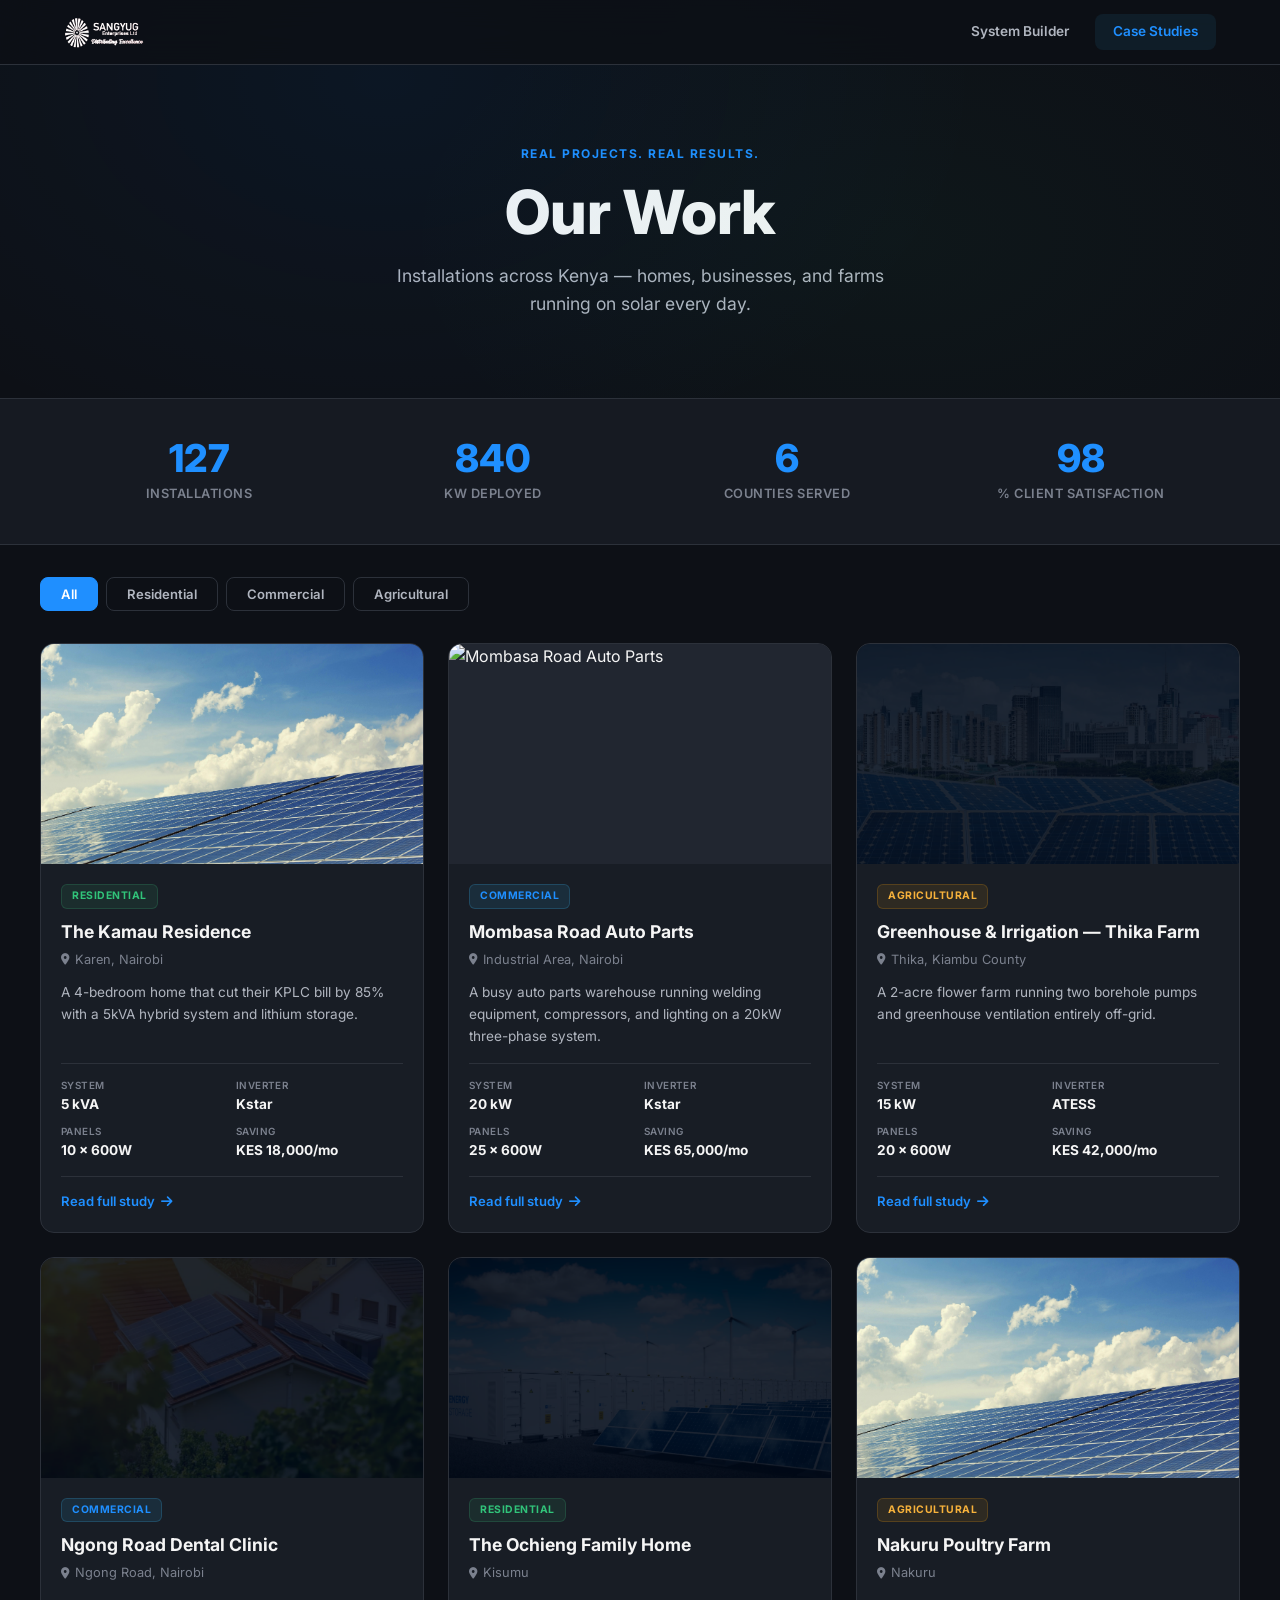
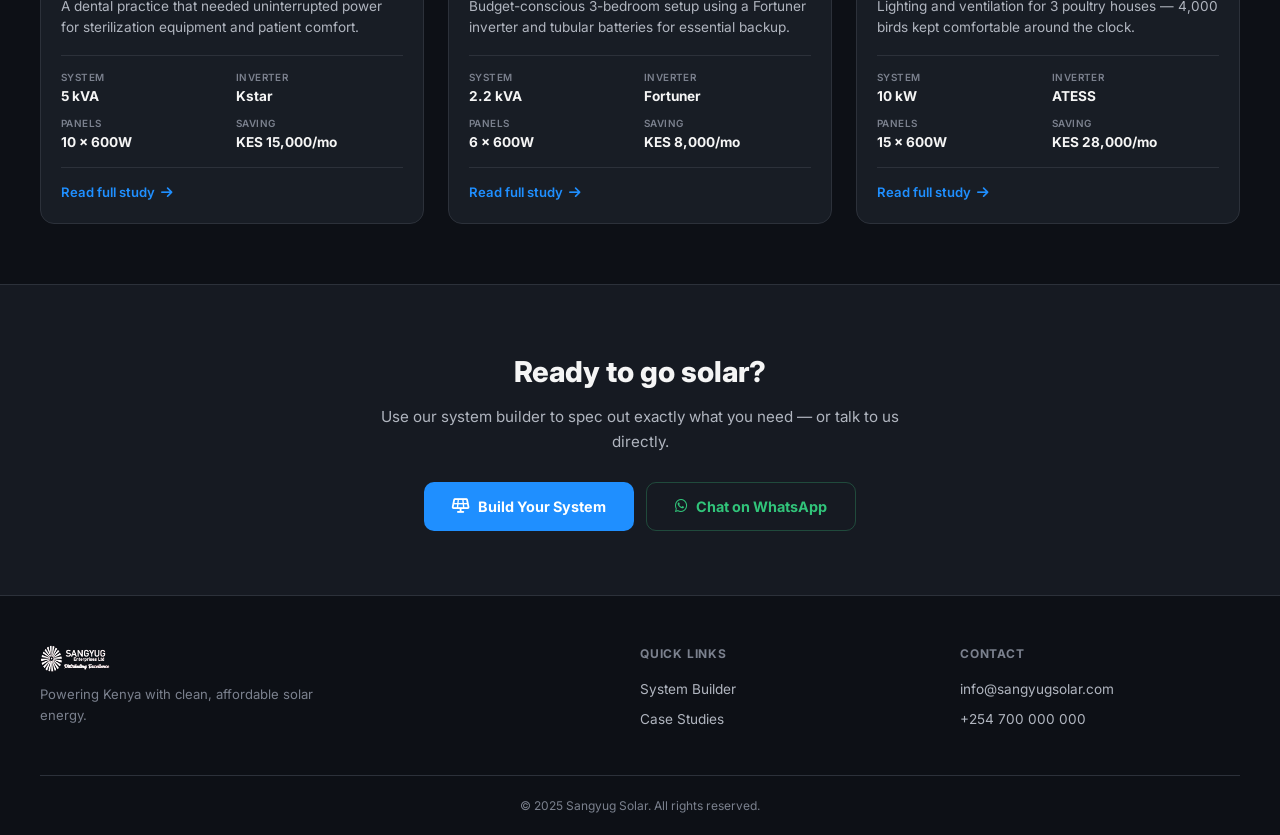
==== case-studies.html @ e166cff3 "newSiteUpdates" ====
<!DOCTYPE html>
<html lang="en">
<head>
    <meta charset="UTF-8">
    <meta name="viewport" content="width=device-width, initial-scale=1.0">
    <title>Case Studies | Sangyug Solar</title>
    <link rel="stylesheet" href="case-studies.css">
    <link rel="stylesheet" href="https://cdnjs.cloudflare.com/ajax/libs/font-awesome/6.5.1/css/all.min.css">
    <link href="https://fonts.googleapis.com/css2?family=Inter:wght@300;400;500;600;700;800&display=swap" rel="stylesheet">
    <link rel="icon" type="image/x-icon" href="images/favicon.ico">
</head>
<body>

    <!-- NAV -->
    <nav class="cs-nav">
        <div class="cs-nav-inner">
            <a href="index.html" class="cs-nav-brand">
                <img src="images/sangyuglogo.png" alt="Sangyug Solar" class="cs-nav-logo">
            </a>
            <div class="cs-nav-links">
                <a href="index.html" class="cs-nav-link">System Builder</a>
                <a href="case-studies.html" class="cs-nav-link active">Case Studies</a>
            </div>
        </div>
    </nav>

    <!-- HERO -->
    <header class="cs-hero">
        <div class="cs-hero-content">
            <span class="cs-hero-tag">Real Projects. Real Results.</span>
            <h1>Our Work</h1>
            <p>Installations across Kenya — homes, businesses, and farms running on solar every day.</p>
        </div>
    </header>

    <!-- STATS BAR -->
    <section class="cs-stats">
        <div class="cs-stats-inner">
            <div class="cs-stat">
                <span class="cs-stat-num" data-target="127">0</span>
                <span class="cs-stat-label">Installations</span>
            </div>
            <div class="cs-stat">
                <span class="cs-stat-num" data-target="840">0</span>
                <span class="cs-stat-label">kW Deployed</span>
            </div>
            <div class="cs-stat">
                <span class="cs-stat-num" data-target="6">0</span>
                <span class="cs-stat-label">Counties Served</span>
            </div>
            <div class="cs-stat">
                <span class="cs-stat-num" data-target="98">0</span>
                <span class="cs-stat-label">% Client Satisfaction</span>
            </div>
        </div>
    </section>

    <!-- FILTERS -->
    <section class="cs-filters">
        <div class="cs-filters-inner">
            <button class="cs-filter active" data-filter="all">All</button>
            <button class="cs-filter" data-filter="residential">Residential</button>
            <button class="cs-filter" data-filter="commercial">Commercial</button>
            <button class="cs-filter" data-filter="agricultural">Agricultural</button>
        </div>
    </section>

    <!-- CASE STUDIES GRID -->
    <section class="cs-grid-section">
        <div class="cs-grid" id="cs-grid">
            <!-- Cards injected by JS -->
        </div>
    </section>

    <!-- SINGLE CASE STUDY DETAIL (overlay) -->
    <div class="cs-detail-overlay" id="cs-detail-overlay">
        <div class="cs-detail" id="cs-detail">
            <button class="cs-detail-close" id="cs-detail-close"><i class="fas fa-times"></i></button>
            <div class="cs-detail-body" id="cs-detail-body">
                <!-- Populated by JS -->
            </div>
        </div>
    </div>

    <!-- CTA -->
    <section class="cs-cta">
        <div class="cs-cta-inner">
            <h2>Ready to go solar?</h2>
            <p>Use our system builder to spec out exactly what you need — or talk to us directly.</p>
            <div class="cs-cta-btns">
                <a href="index.html" class="cs-cta-btn primary"><i class="fas fa-solar-panel"></i> Build Your System</a>
                <a href="https://wa.me/254700000000" class="cs-cta-btn secondary" target="_blank" rel="noopener"><i class="fab fa-whatsapp"></i> Chat on WhatsApp</a>
            </div>
        </div>
    </section>

    <!-- FOOTER -->
    <footer class="cs-footer">
        <div class="cs-footer-inner">
            <div class="cs-footer-brand">
                <img src="images/sangyuglogo.png" alt="Sangyug Solar" class="cs-footer-logo">
                <p>Powering Kenya with clean, affordable solar energy.</p>
            </div>
            <div class="cs-footer-col">
                <h4>Quick Links</h4>
                <a href="index.html">System Builder</a>
                <a href="case-studies.html">Case Studies</a>
            </div>
            <div class="cs-footer-col">
                <h4>Contact</h4>
                <a href="mailto:info@sangyugsolar.com">info@sangyugsolar.com</a>
                <a href="tel:+254700000000">+254 700 000 000</a>
            </div>
        </div>
        <div class="cs-footer-bottom">
            <span>&copy; 2025 Sangyug Solar. All rights reserved.</span>
        </div>
    </footer>

    <script src="case-studies.js"></script>
</body>
</html>
---- case-studies.css ----
/* ===================================================
   SANGYUG SOLAR — CASE STUDIES
   =================================================== */

:root {
    --hue: 220;
    --bg-0: hsl(var(--hue) 25% 7%);
    --bg-1: hsl(var(--hue) 20% 11%);
    --bg-2: hsl(var(--hue) 18% 16%);
    --bg-3: hsl(var(--hue) 14% 22%);
    --glass: hsla(var(--hue) 20% 14% / .65);
    --glass-border: hsla(var(--hue) 40% 50% / .12);
    --accent: hsl(210 100% 56%);
    --accent-soft: hsl(210 80% 68%);
    --accent-glow: hsla(210 100% 60% / .25);
    --green: hsl(150 60% 48%);
    --green-glow: hsla(150 60% 48% / .2);
    --red: hsl(0 72% 56%);
    --amber: hsl(38 92% 60%);
    --text-0: hsl(0 0% 96%);
    --text-1: hsl(var(--hue) 10% 72%);
    --text-2: hsl(var(--hue) 8% 52%);
    --border: hsl(var(--hue) 14% 20%);
    --card: hsl(var(--hue) 20% 12%);
    --radius-sm: 8px;
    --radius-md: 14px;
    --radius-lg: 22px;
    --shadow-sm: 0 2px 8px hsla(0 0% 0% / .2);
    --shadow-md: 0 8px 30px hsla(0 0% 0% / .28);
    --shadow-lg: 0 16px 60px hsla(0 0% 0% / .35);
}

*, *::before, *::after { margin: 0; padding: 0; box-sizing: border-box; }
html { scroll-behavior: smooth; }

body {
    font-family: 'Inter', system-ui, -apple-system, sans-serif;
    background: var(--bg-0);
    color: var(--text-0);
    line-height: 1.6;
    -webkit-font-smoothing: antialiased;
    overflow-x: hidden;
    min-height: 100vh;
}

img { max-width: 100%; display: block; }
button { font-family: inherit; cursor: pointer; }
a { text-decoration: none; color: inherit; }

/* ── NAV ── */
.cs-nav {
    position: fixed; top: 0; left: 0; right: 0; z-index: 100;
    background: hsla(var(--hue) 25% 7% / .85);
    backdrop-filter: blur(20px);
    border-bottom: 1px solid var(--border);
}
.cs-nav-inner {
    max-width: 1200px; margin: 0 auto;
    padding: 0 24px; height: 64px;
    display: flex; align-items: center; justify-content: space-between;
}
.cs-nav-logo { height: 32px; }
.cs-nav-links { display: flex; gap: 8px; }
.cs-nav-link {
    padding: 7px 18px; border-radius: 8px;
    font-size: .85rem; font-weight: 600;
    color: var(--text-1); transition: all .2s;
}
.cs-nav-link:hover { color: var(--text-0); background: var(--bg-2); }
.cs-nav-link.active {
    color: var(--accent); background: rgba(56, 189, 248, .08);
}

/* ── HERO ── */
.cs-hero {
    padding: 140px 24px 80px;
    text-align: center;
    position: relative;
    overflow: hidden;
}
.cs-hero::before {
    content: '';
    position: absolute; top: 0; left: 0; right: 0; bottom: 0;
    background:
        radial-gradient(ellipse 600px 400px at 30% 20%, hsla(210 100% 50% / .06), transparent),
        radial-gradient(ellipse 500px 300px at 70% 60%, hsla(150 60% 48% / .04), transparent);
    pointer-events: none;
}
.cs-hero-tag {
    display: inline-block;
    font-size: .75rem; font-weight: 700;
    text-transform: uppercase; letter-spacing: 1.5px;
    color: var(--accent); margin-bottom: 16px;
}
.cs-hero h1 {
    font-size: clamp(2.2rem, 5vw, 3.8rem);
    font-weight: 800; line-height: 1.1;
    margin-bottom: 16px;
}
.cs-hero p {
    font-size: 1.1rem; color: var(--text-1);
    max-width: 520px; margin: 0 auto;
}

/* ── STATS ── */
.cs-stats {
    border-top: 1px solid var(--border);
    border-bottom: 1px solid var(--border);
    background: var(--bg-1);
}
.cs-stats-inner {
    max-width: 1200px; margin: 0 auto;
    padding: 40px 24px;
    display: grid; grid-template-columns: repeat(4, 1fr);
    gap: 24px; text-align: center;
}
.cs-stat-num {
    display: block;
    font-size: 2.4rem; font-weight: 800;
    color: var(--accent);
    line-height: 1;
}
.cs-stat-label {
    font-size: .8rem; color: var(--text-2);
    text-transform: uppercase; letter-spacing: .5px;
    font-weight: 600; margin-top: 6px; display: block;
}

/* ── FILTERS ── */
.cs-filters {
    padding: 32px 24px 0;
}
.cs-filters-inner {
    max-width: 1200px; margin: 0 auto;
    display: flex; gap: 8px; flex-wrap: wrap;
}
.cs-filter {
    padding: 8px 20px; border-radius: 8px;
    border: 1.5px solid var(--border);
    background: transparent; color: var(--text-1);
    font-size: .82rem; font-weight: 600;
    transition: all .2s;
}
.cs-filter:hover { border-color: var(--text-2); color: var(--text-0); }
.cs-filter.active {
    background: var(--accent); color: #fff;
    border-color: var(--accent);
}

/* ── GRID ── */
.cs-grid-section {
    padding: 32px 24px 60px;
}
.cs-grid {
    max-width: 1200px; margin: 0 auto;
    display: grid;
    grid-template-columns: repeat(auto-fill, minmax(340px, 1fr));
    gap: 24px;
}

/* ── CARD ── */
.cs-card {
    background: var(--card);
    border: 1px solid var(--border);
    border-radius: var(--radius-md);
    overflow: hidden;
    transition: transform .25s, box-shadow .25s;
    cursor: pointer;
    display: flex; flex-direction: column;
}
.cs-card:hover {
    transform: translateY(-4px);
    box-shadow: var(--shadow-md);
}
.cs-card-img {
    width: 100%; height: 220px;
    object-fit: cover;
    background: var(--bg-2);
}
.cs-card-body {
    padding: 20px; flex: 1;
    display: flex; flex-direction: column;
}
.cs-card-tags {
    display: flex; gap: 6px; flex-wrap: wrap;
    margin-bottom: 12px;
}
.cs-card-tag {
    font-size: .65rem; font-weight: 700;
    text-transform: uppercase; letter-spacing: .5px;
    padding: 3px 10px; border-radius: 6px;
}
.cs-card-tag.residential {
    color: var(--green); background: rgba(59, 186, 120, .1);
    border: 1px solid rgba(59, 186, 120, .2);
}
.cs-card-tag.commercial {
    color: var(--accent); background: rgba(56, 189, 248, .1);
    border: 1px solid rgba(56, 189, 248, .2);
}
.cs-card-tag.agricultural {
    color: var(--amber); background: rgba(245, 158, 11, .1);
    border: 1px solid rgba(245, 158, 11, .2);
}
.cs-card-title {
    font-size: 1.1rem; font-weight: 700;
    margin-bottom: 6px; line-height: 1.3;
}
.cs-card-location {
    font-size: .8rem; color: var(--text-2);
    margin-bottom: 12px;
    display: flex; align-items: center; gap: 6px;
}
.cs-card-location i { font-size: .7rem; }
.cs-card-excerpt {
    font-size: .85rem; color: var(--text-1);
    margin-bottom: 16px; flex: 1;
    display: -webkit-box; -webkit-line-clamp: 3;
    -webkit-box-orient: vertical; overflow: hidden;
}
.cs-card-specs {
    display: grid; grid-template-columns: 1fr 1fr;
    gap: 8px; padding-top: 14px;
    border-top: 1px solid var(--border);
}
.cs-card-spec {
    display: flex; flex-direction: column;
}
.cs-card-spec-label {
    font-size: .62rem; font-weight: 600;
    text-transform: uppercase; letter-spacing: .4px;
    color: var(--text-2);
}
.cs-card-spec-val {
    font-size: .85rem; font-weight: 700; color: var(--text-0);
}
.cs-card-read {
    display: flex; align-items: center; gap: 6px;
    margin-top: 14px; padding-top: 14px;
    border-top: 1px solid var(--border);
    font-size: .82rem; font-weight: 600;
    color: var(--accent); transition: gap .2s;
}
.cs-card:hover .cs-card-read { gap: 10px; }

/* ── DETAIL OVERLAY ── */
.cs-detail-overlay {
    position: fixed; inset: 0; z-index: 200;
    background: hsla(var(--hue) 25% 5% / .8);
    backdrop-filter: blur(8px);
    display: flex; align-items: flex-start; justify-content: center;
    padding: 80px 24px 40px;
    overflow-y: auto;
    opacity: 0; pointer-events: none;
    transition: opacity .3s;
}
.cs-detail-overlay.open {
    opacity: 1; pointer-events: auto;
}
.cs-detail {
    background: var(--bg-1);
    border: 1px solid var(--border);
    border-radius: var(--radius-lg);
    max-width: 800px; width: 100%;
    position: relative;
    transform: translateY(20px);
    transition: transform .3s;
}
.cs-detail-overlay.open .cs-detail {
    transform: translateY(0);
}
.cs-detail-close {
    position: absolute; top: 16px; right: 16px;
    width: 40px; height: 40px;
    border-radius: 50%; border: 1px solid var(--border);
    background: var(--bg-2); color: var(--text-1);
    font-size: 1rem; z-index: 5;
    display: flex; align-items: center; justify-content: center;
    transition: all .2s;
}
.cs-detail-close:hover { color: var(--text-0); border-color: var(--text-2); }

.cs-detail-hero-img {
    width: 100%; height: 320px;
    object-fit: cover;
    border-radius: var(--radius-lg) var(--radius-lg) 0 0;
}
.cs-detail-content {
    padding: 32px;
}
.cs-detail-tags {
    display: flex; gap: 6px; flex-wrap: wrap;
    margin-bottom: 16px;
}
.cs-detail-title {
    font-size: 1.6rem; font-weight: 800;
    margin-bottom: 6px; line-height: 1.2;
}
.cs-detail-location {
    font-size: .85rem; color: var(--text-2);
    display: flex; align-items: center; gap: 6px;
    margin-bottom: 24px;
}
.cs-detail-stats {
    display: grid; grid-template-columns: repeat(auto-fit, minmax(140px, 1fr));
    gap: 12px; margin-bottom: 28px;
}
.cs-detail-stat {
    background: var(--bg-2);
    border: 1px solid var(--border);
    border-radius: var(--radius-sm);
    padding: 14px 16px;
}
.cs-detail-stat-label {
    font-size: .62rem; font-weight: 700;
    text-transform: uppercase; letter-spacing: .5px;
    color: var(--text-2); margin-bottom: 4px;
}
.cs-detail-stat-val {
    font-size: 1.15rem; font-weight: 800;
}
.cs-detail-stat-val.accent { color: var(--accent); }
.cs-detail-stat-val.green { color: var(--green); }
.cs-detail-stat-val.amber { color: var(--amber); }

.cs-detail-section {
    margin-bottom: 24px;
}
.cs-detail-section h3 {
    font-size: .95rem; font-weight: 700;
    margin-bottom: 8px;
    color: var(--text-0);
}
.cs-detail-section p {
    font-size: .88rem; color: var(--text-1);
    line-height: 1.7;
}
.cs-detail-section ul {
    list-style: none; padding: 0;
}
.cs-detail-section li {
    font-size: .88rem; color: var(--text-1);
    padding: 6px 0;
    display: flex; align-items: flex-start; gap: 10px;
}
.cs-detail-section li i {
    color: var(--green); margin-top: 4px; flex-shrink: 0;
    font-size: .7rem;
}
.cs-detail-quote {
    background: var(--bg-2);
    border-left: 3px solid var(--accent);
    border-radius: 0 var(--radius-sm) var(--radius-sm) 0;
    padding: 16px 20px;
    margin-top: 24px;
}
.cs-detail-quote p {
    font-size: .9rem; color: var(--text-1);
    font-style: italic; line-height: 1.7;
}
.cs-detail-quote cite {
    display: block; margin-top: 8px;
    font-size: .78rem; color: var(--text-2);
    font-style: normal; font-weight: 600;
}

/* ── CTA ── */
.cs-cta {
    background: var(--bg-1);
    border-top: 1px solid var(--border);
    padding: 64px 24px;
    text-align: center;
}
.cs-cta-inner { max-width: 560px; margin: 0 auto; }
.cs-cta h2 {
    font-size: 1.8rem; font-weight: 800;
    margin-bottom: 10px;
}
.cs-cta p {
    font-size: .95rem; color: var(--text-1);
    margin-bottom: 28px;
}
.cs-cta-btns {
    display: flex; gap: 12px; justify-content: center;
    flex-wrap: wrap;
}
.cs-cta-btn {
    display: inline-flex; align-items: center; gap: 8px;
    padding: 12px 28px; border-radius: 10px;
    font-size: .9rem; font-weight: 700;
    transition: all .2s;
}
.cs-cta-btn.primary {
    background: var(--accent); color: #fff;
}
.cs-cta-btn.primary:hover {
    transform: translateY(-2px);
    box-shadow: 0 8px 24px rgba(56, 189, 248, .25);
}
.cs-cta-btn.secondary {
    background: transparent; color: var(--green);
    border: 1.5px solid rgba(59, 186, 120, .3);
}
.cs-cta-btn.secondary:hover {
    background: rgba(59, 186, 120, .08);
    transform: translateY(-2px);
}

/* ── FOOTER ── */
.cs-footer {
    border-top: 1px solid var(--border);
    padding: 48px 24px 0;
}
.cs-footer-inner {
    max-width: 1200px; margin: 0 auto;
    display: grid; grid-template-columns: 2fr 1fr 1fr;
    gap: 40px; padding-bottom: 40px;
}
.cs-footer-logo { height: 28px; margin-bottom: 12px; }
.cs-footer-brand p {
    font-size: .82rem; color: var(--text-2);
    max-width: 280px;
}
.cs-footer-col h4 {
    font-size: .75rem; font-weight: 700;
    text-transform: uppercase; letter-spacing: .8px;
    color: var(--text-2); margin-bottom: 12px;
}
.cs-footer-col a {
    display: block; font-size: .85rem;
    color: var(--text-1); padding: 4px 0;
    transition: color .2s;
}
.cs-footer-col a:hover { color: var(--accent); }
.cs-footer-bottom {
    border-top: 1px solid var(--border);
    padding: 20px 0;
    text-align: center;
    font-size: .75rem; color: var(--text-2);
    max-width: 1200px; margin: 0 auto;
}

/* ── RESPONSIVE ── */
@media (max-width: 768px) {
    .cs-stats-inner { grid-template-columns: repeat(2, 1fr); gap: 20px; }
    .cs-grid { grid-template-columns: 1fr; }
    .cs-footer-inner { grid-template-columns: 1fr; gap: 28px; }
    .cs-detail-hero-img { height: 200px; }
    .cs-detail-content { padding: 20px; }
    .cs-detail-title { font-size: 1.3rem; }
    .cs-detail-stats { grid-template-columns: repeat(2, 1fr); }
    .cs-nav-link { padding: 6px 12px; font-size: .78rem; }
}
@media (max-width: 480px) {
    .cs-hero { padding: 120px 16px 60px; }
    .cs-hero h1 { font-size: 2rem; }
    .cs-stats-inner { grid-template-columns: 1fr 1fr; gap: 16px; padding: 28px 16px; }
    .cs-stat-num { font-size: 1.8rem; }
    .cs-card-img { height: 180px; }
    .cs-detail-overlay { padding: 64px 12px 24px; }
}
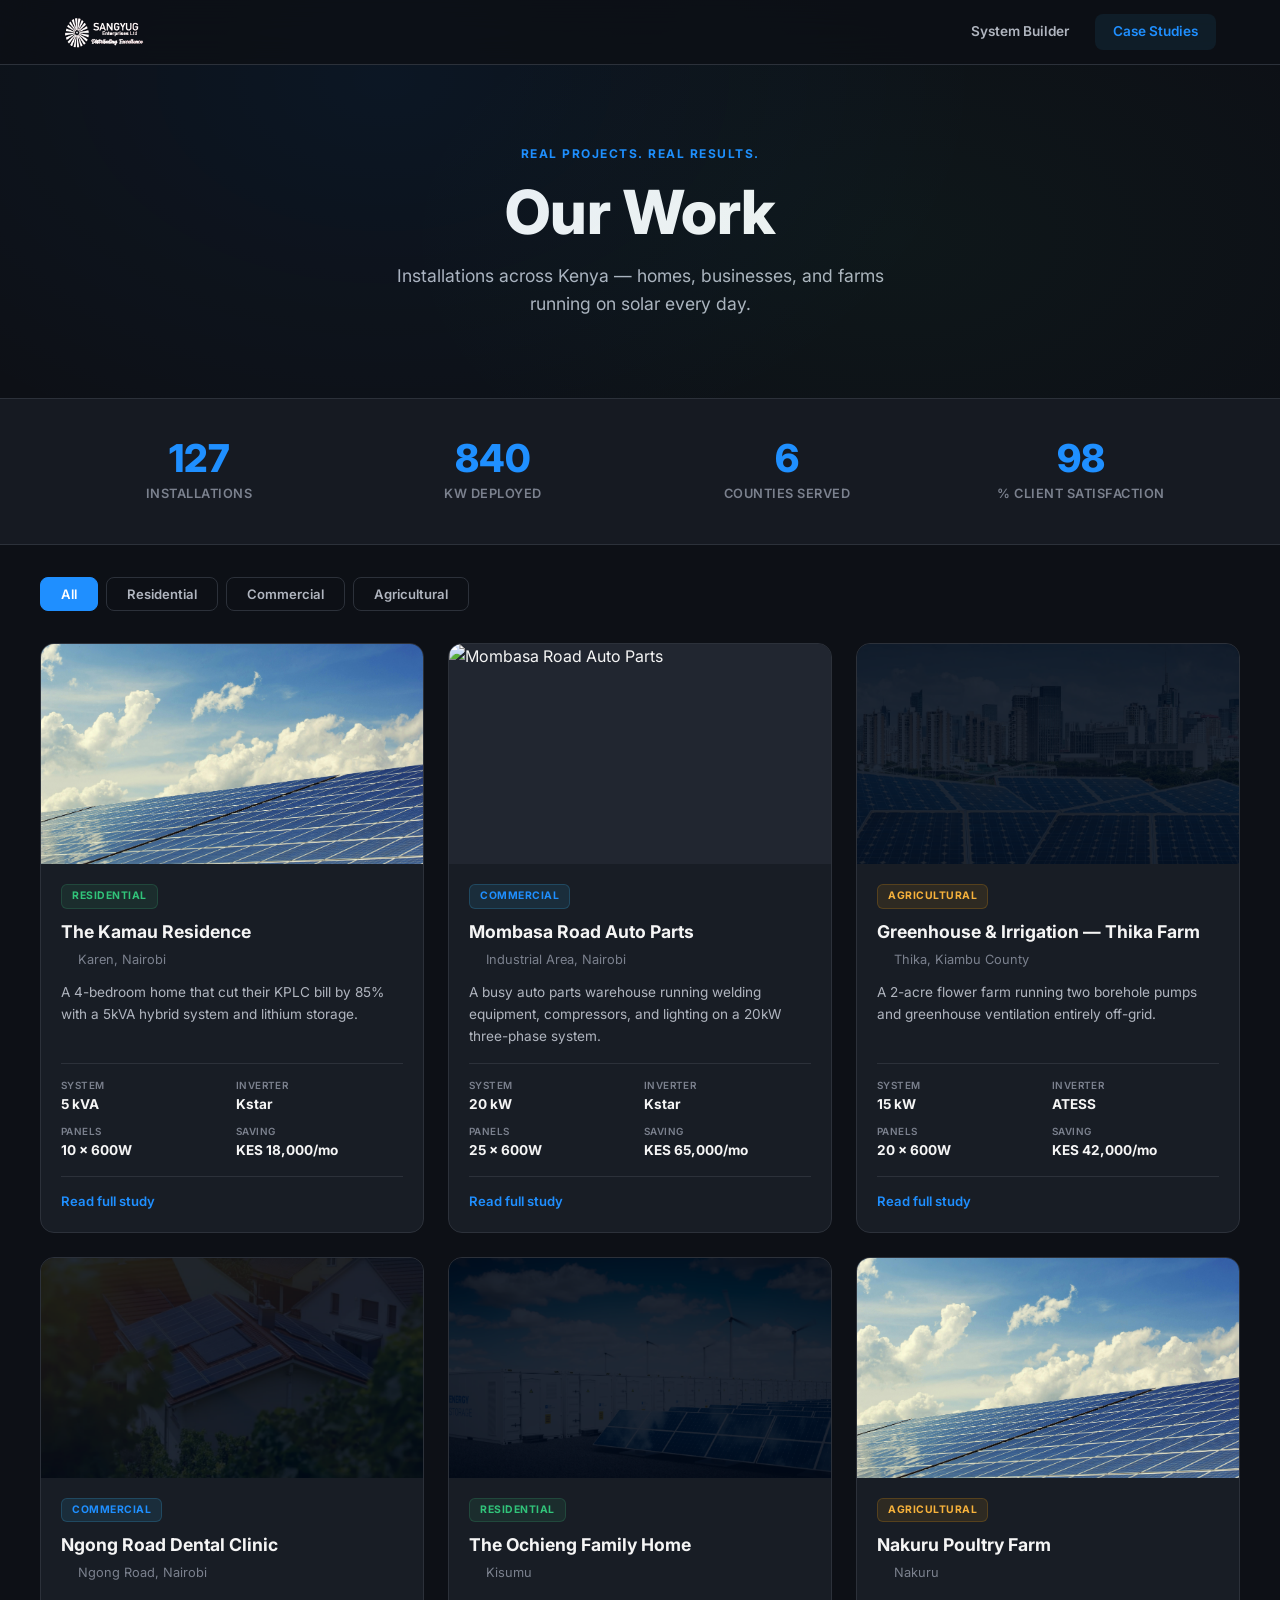
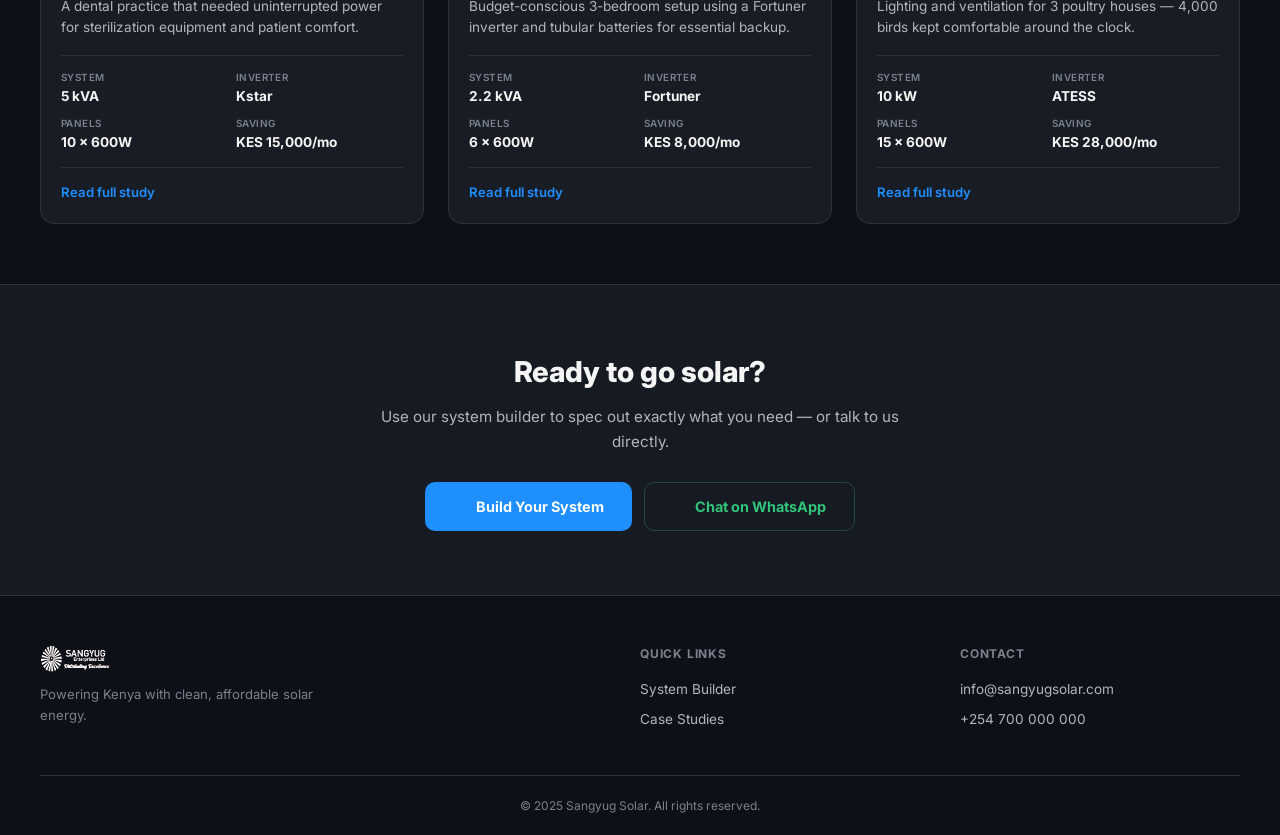
==== commit e26cf485: "fasfa" ====
--- a/case-studies.html
+++ b/case-studies.html
@@ -5,8 +5,8 @@
     <meta name="viewport" content="width=device-width, initial-scale=1.0">
     <title>Case Studies | Sangyug Solar</title>
     <link rel="stylesheet" href="case-studies.css">
-    <link rel="stylesheet" href="https://cdnjs.cloudflare.com/ajax/libs/font-awesome/6.5.1/css/all.min.css">
     <link href="https://fonts.googleapis.com/css2?family=Inter:wght@300;400;500;600;700;800&display=swap" rel="stylesheet">
+    <script src="https://unpkg.com/lucide@latest/dist/umd/lucide.min.js"></script>
     <link rel="icon" type="image/x-icon" href="images/favicon.ico">
 </head>
 <body>
@@ -75,7 +75,7 @@
     <!-- SINGLE CASE STUDY DETAIL (overlay) -->
     <div class="cs-detail-overlay" id="cs-detail-overlay">
         <div class="cs-detail" id="cs-detail">
-            <button class="cs-detail-close" id="cs-detail-close"><i class="fas fa-times"></i></button>
+            <button class="cs-detail-close" id="cs-detail-close"><i data-lucide="x"></i></button>
             <div class="cs-detail-body" id="cs-detail-body">
                 <!-- Populated by JS -->
             </div>
@@ -88,8 +88,8 @@
             <h2>Ready to go solar?</h2>
             <p>Use our system builder to spec out exactly what you need — or talk to us directly.</p>
             <div class="cs-cta-btns">
-                <a href="index.html" class="cs-cta-btn primary"><i class="fas fa-solar-panel"></i> Build Your System</a>
-                <a href="https://wa.me/254700000000" class="cs-cta-btn secondary" target="_blank" rel="noopener"><i class="fab fa-whatsapp"></i> Chat on WhatsApp</a>
+                <a href="index.html" class="cs-cta-btn primary"><i data-lucide="sun"></i> Build Your System</a>
+                <a href="https://wa.me/254700000000" class="cs-cta-btn secondary" target="_blank" rel="noopener"><i data-lucide="message-circle"></i> Chat on WhatsApp</a>
             </div>
         </div>
     </section>
--- a/case-studies.css
+++ b/case-studies.css
@@ -1,6 +1,17 @@
 /* ===================================================
    SANGYUG SOLAR — CASE STUDIES
    =================================================== */
+
+/* Lucide icon defaults */
+[data-lucide] {
+    width: 1em;
+    height: 1em;
+    stroke: currentColor;
+    stroke-width: 2;
+    fill: none;
+    vertical-align: -0.125em;
+    display: inline-block;
+}
 
 :root {
     --hue: 220;
